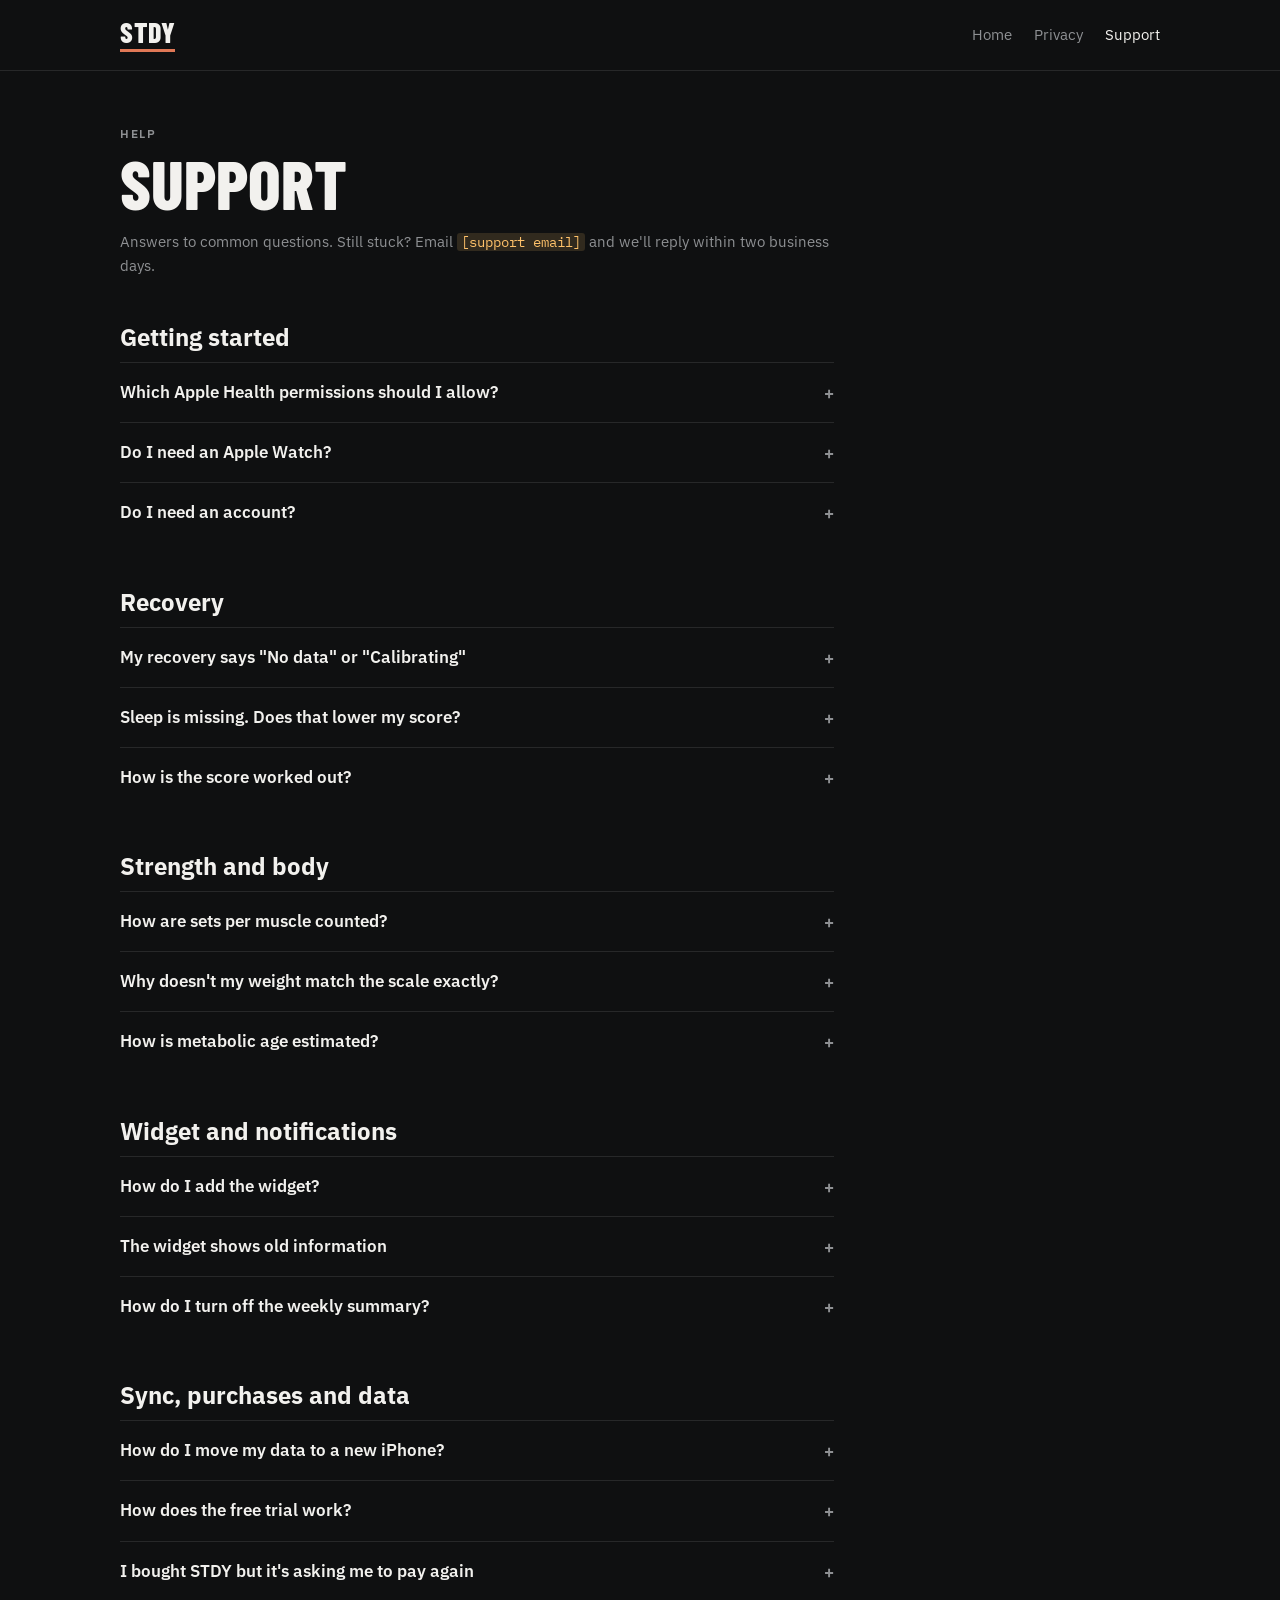
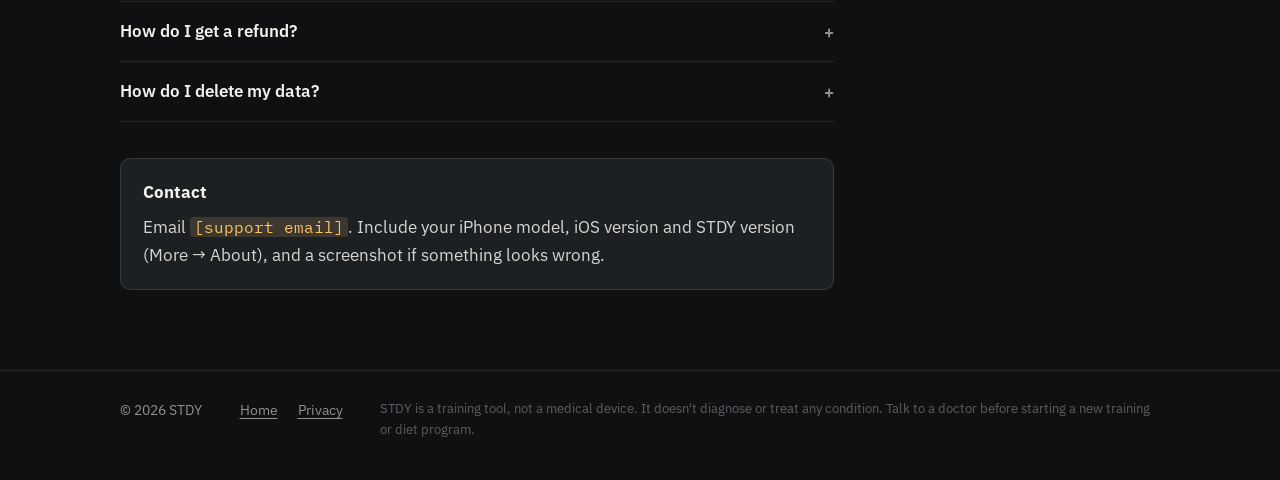
==== website/support.html @ 5057e9d3 "Add STDY marketing site, privacy policy and support pages Static HTML/CSS site: landing page with Ap" ====
<!doctype html>
<html lang="en">
<head>
  <meta charset="utf-8">
  <meta name="viewport" content="width=device-width, initial-scale=1, viewport-fit=cover">
  <title>STDY Support</title>
  <meta name="description" content="Help with STDY: Apple Health permissions, recovery data, the widget, iCloud sync, purchases and contact.">
  <meta name="theme-color" content="#0f1011">
  <link rel="preconnect" href="https://fonts.googleapis.com">
  <link rel="preconnect" href="https://fonts.gstatic.com" crossorigin>
  <link rel="stylesheet" href="https://fonts.googleapis.com/css2?family=Barlow+Condensed:wght@700;800&family=IBM+Plex+Mono:wght@400;500&family=IBM+Plex+Sans:wght@400;500;600;700&display=swap">
  <link rel="stylesheet" href="styles.css">
</head>
<body>

<header class="site-header">
  <div class="wrap">
    <a class="wordmark" href="index.html" aria-label="STDY home">STDY</a>
    <nav class="site-nav" aria-label="Main">
      <a href="index.html">Home</a>
      <a href="privacy.html">Privacy</a>
      <a href="support.html" aria-current="page">Support</a>
    </nav>
  </div>
</header>

<main class="doc">
  <div class="wrap">
    <article>
      <div class="label">Help</div>
      <h1>Support</h1>
      <p class="updated">Answers to common questions. Still stuck? Email <span class="placeholder">[support email]</span> and we'll reply within two business days.</p>

      <h2>Getting started</h2>
      <details>
        <summary>Which Apple Health permissions should I allow?</summary>
        <div>
          <p>For the recovery call, allow Sleep, Heart Rate Variability and Resting Heart Rate. For body tracking, allow Weight, Body Fat Percentage and Height. Date of birth and biological sex are only used for the metabolic age estimate.</p>
          <p>To change them later: Settings → Health → Data Access &amp; Devices → STDY.</p>
        </div>
      </details>
      <details>
        <summary>Do I need an Apple Watch?</summary>
        <div><p>For the recovery call, yes, or another device that writes sleep, HRV and resting heart rate to Apple Health. Without one you can still log workouts, follow your plan and track your body.</p></div>
      </details>
      <details>
        <summary>Do I need an account?</summary>
        <div><p>No. STDY has no sign-up. Your data syncs through your own iCloud.</p></div>
      </details>

      <h2>Recovery</h2>
      <details>
        <summary>My recovery says "No data" or "Calibrating"</summary>
        <div>
          <p>Recovery compares this morning's HRV and resting heart rate with your own 30-day average, so it needs a few nights of data first. It shows as calibrating until it has at least a week.</p>
          <p>If it says no data, wear your watch to bed, make sure Sleep tracking is on in the Health app, and check that STDY has permission to read Sleep, HRV and Resting Heart Rate.</p>
        </div>
      </details>
      <details>
        <summary>Sleep is missing. Does that lower my score?</summary>
        <div><p>No. A missing reading is left out and the other two are re-weighted. Days without data are never counted as zero.</p></div>
      </details>
      <details>
        <summary>How is the score worked out?</summary>
        <div><p>Sleep counts for 40%, HRV for 35% and resting heart rate for 25%. The total puts you in one of four states: Ready to Crush (85–100), Good to Go (65–84), Manage It (40–64) or Recover (0–39).</p></div>
      </details>

      <h2>Strength and body</h2>
      <details>
        <summary>How are sets per muscle counted?</summary>
        <div><p>Every working set counts fully toward the exercise's main muscle. Compound lifts also count half a set for the muscles that help: presses for triceps, rows and pull-ups for biceps, squats and lunges for glutes, deadlifts for back. If you have an active plan, the target is the sets your plan prescribes; otherwise it's a weekly minimum based on your experience level.</p></div>
      </details>
      <details>
        <summary>Why doesn't my weight match the scale exactly?</summary>
        <div><p>The big number is your latest reading. The trend and weekly rate are smoothed over 7 to 28 days so that water and food swings don't mislead you.</p></div>
      </details>
      <details>
        <summary>How is metabolic age estimated?</summary>
        <div><p>STDY compares the calories your lean mass burns at rest with what's typical for someone of your age, height and weight. It's an estimate for tracking change over time, not a medical measure.</p></div>
      </details>

      <h2>Widget and notifications</h2>
      <details>
        <summary>How do I add the widget?</summary>
        <div><p>Touch and hold an empty spot on your Home Screen, tap Edit → Add Widget, search for STDY, and pick the small or medium size. The widget updates whenever you open the app.</p></div>
      </details>
      <details>
        <summary>The widget shows old information</summary>
        <div><p>Open STDY once to refresh it. If it still looks out of date, remove the widget and add it again.</p></div>
      </details>
      <details>
        <summary>How do I turn off the weekly summary?</summary>
        <div><p>In STDY, go to More and switch off Weekly summary. You can also manage all notifications in Settings → Notifications → STDY.</p></div>
      </details>

      <h2>Sync, purchases and data</h2>
      <details>
        <summary>How do I move my data to a new iPhone?</summary>
        <div><p>Sign in to the same iCloud account on the new phone and install STDY. Your log, plan and photos sync automatically. Make sure iCloud is on for STDY in Settings → [your name] → iCloud.</p></div>
      </details>
      <details>
        <summary>How does the free trial work?</summary>
        <div><p>Every feature is free for 7 days. After that, a one-time purchase of $14.99 unlocks STDY for good. There's no subscription and nothing renews.</p></div>
      </details>
      <details>
        <summary>I bought STDY but it's asking me to pay again</summary>
        <div><p>Go to More → Restore Purchase, using the same Apple ID you bought with. Purchases are tied to your Apple ID, so they carry over to new devices.</p></div>
      </details>
      <details>
        <summary>How do I get a refund?</summary>
        <div><p>Refunds are handled by Apple. Request one at <a href="https://reportaproblem.apple.com" rel="noopener">reportaproblem.apple.com</a>.</p></div>
      </details>
      <details>
        <summary>How do I delete my data?</summary>
        <div><p>Delete the app to remove everything on your iPhone. To remove synced data, go to Settings → [your name] → iCloud → Manage Account Storage → STDY. See the <a href="privacy.html">privacy policy</a> for details.</p></div>
      </details>

      <div class="contact summary-box">
        <strong>Contact</strong>
        <p style="margin:8px 0 0">Email <span class="placeholder">[support email]</span>. Include your iPhone model, iOS version and STDY version (More → About), and a screenshot if something looks wrong.</p>
      </div>
    </article>
  </div>
</main>

<footer class="site-footer">
  <div class="wrap">
    <span>© 2026 STDY</span>
    <nav aria-label="Footer">
      <a href="index.html">Home</a>
      <a href="privacy.html">Privacy</a>
    </nav>
    <p class="disclaimer">STDY is a training tool, not a medical device. It doesn't diagnose or treat any condition. Talk to a doctor before starting a new training or diet program.</p>
  </div>
</footer>

</body>
</html>
---- website/styles.css ----
/* STDY site — one dark look, matching the app.
   Layout: a single 1080px column; sections stack, two-up grids collapse to one at phone width. */
:root {
  color-scheme: dark;
  --base: #0f1011;       /* page ground, same as the app */
  --panel: #1d2023;      /* cards */
  --raised: #292d31;     /* inner controls, bar tracks */
  --line: rgba(255, 255, 255, 0.10);
  --text: #f2f1ee;       /* warm white */
  --muted: #8e9093;
  --faint: #5c5f63;
  --teal: #5ba4a4;       /* Good to Go, primary actions */
  --amber: #ffc26a;      /* Manage It */
  --coral: #e07856;      /* Recover */
  --green: #7cc48a;      /* Ready to Crush */

  --display: "Barlow Condensed", "Arial Narrow", "Helvetica Neue", sans-serif;
  --body: "IBM Plex Sans", -apple-system, "Segoe UI", Roboto, sans-serif;
  --mono: "IBM Plex Mono", ui-monospace, "SF Mono", Menlo, monospace;

  --wrap: 1080px;
  --radius: 10px;
}

* { box-sizing: border-box; }
html { -webkit-text-size-adjust: 100%; }
body {
  margin: 0;
  background: var(--base);
  color: var(--text);
  font: 400 17px/1.6 var(--body);
}
img { max-width: 100%; }
a { color: var(--teal); text-underline-offset: 3px; }
a:focus-visible, .button:focus-visible { outline: 2px solid var(--teal); outline-offset: 3px; border-radius: 4px; }

.wrap {
  max-width: var(--wrap);
  margin: 0 auto;
  padding-left: max(20px, env(safe-area-inset-left, 0px));
  padding-right: max(20px, env(safe-area-inset-right, 0px));
}

/* Labels: small uppercase tracked, the app's own label style */
.label {
  font: 600 12px/1.2 var(--body);
  letter-spacing: 0.14em;
  text-transform: uppercase;
  color: var(--muted);
}
.num { font-family: var(--mono); font-variant-numeric: tabular-nums; }

/* ---------- Header ---------- */
.site-header { border-bottom: 1px solid var(--line); }
.site-header .wrap { display: flex; align-items: center; justify-content: space-between; gap: 16px; padding-block: 18px; }
.wordmark {
  font: 800 28px/1 var(--display);
  letter-spacing: 0.02em;
  color: var(--text);
  text-decoration: none;
  display: inline-flex;
  flex-direction: column;
  gap: 3px;
}
.wordmark::after { content: ""; height: 3px; width: 100%; background: var(--coral); }
.site-nav { display: flex; gap: 22px; flex-wrap: wrap; }
.site-nav a { color: var(--muted); text-decoration: none; font-size: 15px; }
.site-nav a:hover, .site-nav a[aria-current="page"] { color: var(--text); }

/* ---------- Buttons ---------- */
.button {
  display: inline-flex; align-items: center; gap: 10px;
  padding: 13px 20px;
  border-radius: 8px;
  font: 600 16px/1 var(--body);
  text-decoration: none;
  background: var(--text);
  color: var(--base);
}
.button svg { width: 20px; height: 20px; fill: currentColor; }
.button small { display: block; font-size: 11px; font-weight: 500; opacity: 0.7; margin-bottom: 3px; }
.button:hover { background: #fff; }

/* ---------- Hero ---------- */
.hero .wrap {
  display: grid;
  grid-template-columns: 1.05fr 1fr;
  gap: 56px;
  align-items: center;
  padding-block: 72px 80px;
}
.hero h1 {
  font: 800 clamp(52px, 8vw, 92px)/0.92 var(--display);
  text-transform: uppercase;
  letter-spacing: 0.005em;
  margin: 14px 0 22px;
  text-wrap: balance;
}
.hero h1 em { font-style: normal; color: var(--amber); }
.hero p.lede { font-size: 19px; color: #c9c9c6; max-width: 34em; margin: 0 0 30px; }
.cta-row { display: flex; flex-wrap: wrap; align-items: center; gap: 18px; }
.price-note { color: var(--muted); font-size: 15px; }
.price-note strong { color: var(--text); font-weight: 600; }

/* Recovery card mock (mirrors the app's Today screen) */
.today-card {
  background: var(--panel);
  border: 1px solid var(--line);
  border-radius: 14px;
  overflow: hidden;
  min-width: 0;
}
.today-card .recovery { display: grid; grid-template-columns: 4px 1fr; }
.today-card .recovery::before { content: ""; background: var(--amber); }
.today-card .recovery-body { padding: 22px 22px 20px; }
.state {
  font: 800 54px/0.95 var(--display);
  text-transform: uppercase;
  color: var(--amber);
  margin: 8px 0 10px;
}
.today-card .call { margin: 0 0 18px; color: var(--text); }
.signals { display: grid; grid-template-columns: repeat(3, 1fr); }
.signal { padding-right: 12px; min-width: 0; }
.signal + .signal { border-left: 1px solid var(--line); padding-left: 12px; }
.signal .value { font: 500 20px/1.2 var(--mono); font-variant-numeric: tabular-nums; margin: 6px 0 2px; }
.signal .delta { font-size: 13px; color: var(--muted); }
.signal .bar { display: grid; grid-template-columns: repeat(4, 1fr); gap: 3px; margin-top: 10px; }
.signal .bar i { height: 3px; background: var(--raised); }
.signal .bar i.on-coral { background: var(--coral); }
.signal .bar i.on-amber { background: var(--amber); }
.signal .bar i.on-teal { background: var(--teal); }
.today-card .workout { border-top: 1px solid var(--line); padding: 18px 22px 8px; }
.workout h3 { font: 600 20px/1.2 var(--body); margin: 6px 0 10px; }
.workout ol { list-style: none; margin: 0; padding: 0; }
.workout li { display: grid; grid-template-columns: 30px 1fr auto; gap: 8px; padding: 10px 0; border-top: 1px solid var(--line); font-size: 15px; }
.workout li span:first-child { color: var(--faint); font-family: var(--mono); font-size: 13px; padding-top: 2px; }
.workout li span:last-child { color: var(--muted); font-family: var(--mono); font-variant-numeric: tabular-nums; }

/* ---------- Sections ---------- */
section.block { border-top: 1px solid var(--line); }
section.block .wrap { padding-block: 80px; }
.section-head { max-width: 40em; margin-bottom: 40px; }
.section-head h2 {
  font: 800 clamp(38px, 5vw, 56px)/0.98 var(--display);
  text-transform: uppercase;
  margin: 10px 0 16px;
  text-wrap: balance;
}
.section-head p { color: #c9c9c6; margin: 0; }

/* Four recovery states */
.states { display: grid; grid-template-columns: repeat(4, 1fr); gap: 12px; }
.state-card { background: var(--panel); border: 1px solid var(--line); border-radius: var(--radius); padding: 18px; min-width: 0; }
.state-card .range { font-family: var(--mono); font-size: 13px; color: var(--muted); }
.state-card h3 { font: 800 30px/1 var(--display); text-transform: uppercase; margin: 10px 0 10px; }
.state-card p { margin: 0; font-size: 15px; color: #c9c9c6; }
.state-card.ready h3 { color: var(--green); }
.state-card.good h3 { color: var(--teal); }
.state-card.manage h3 { color: var(--amber); }
.state-card.recover h3 { color: var(--coral); }
.weights { margin-top: 22px; color: var(--muted); font-size: 15px; }

/* Two-up feature layout */
.two-up { display: grid; grid-template-columns: 1fr 1fr; gap: 48px; align-items: start; }
.two-up > * { min-width: 0; }
.points { list-style: none; padding: 0; margin: 0; display: grid; gap: 18px; }
.points li { padding-left: 18px; border-left: 2px solid var(--raised); }
.points strong { display: block; font-weight: 600; margin-bottom: 2px; }
.points span { color: #c9c9c6; font-size: 16px; }

/* Sets-per-muscle panel */
.panel { background: var(--panel); border: 1px solid var(--line); border-radius: var(--radius); padding: 20px; }
.panel-title { font: 700 12px/1 var(--body); letter-spacing: 0.14em; text-transform: uppercase; color: var(--text); opacity: 0.88; margin-bottom: 16px; }
.muscle { display: grid; grid-template-columns: 96px 1fr 56px; gap: 12px; align-items: center; padding: 6px 0; font-size: 14px; }
.track { position: relative; height: 8px; background: var(--raised); border-radius: 2px; overflow: hidden; }
.track b { position: absolute; inset: 0 auto 0 0; background: var(--teal); }
.track b.under { background: var(--amber); }
.track i { position: absolute; top: 0; bottom: 0; width: 2px; background: rgba(242, 241, 238, 0.7); }
.muscle .count { font-family: var(--mono); font-variant-numeric: tabular-nums; text-align: right; }
.muscle .count small { color: var(--faint); }
.panel .foot { color: var(--faint); font-size: 13px; margin-top: 14px; }

/* Body stats */
.stats { display: grid; grid-template-columns: repeat(3, 1fr); }
.stat { padding-right: 14px; min-width: 0; }
.stat + .stat { border-left: 1px solid var(--line); padding-left: 14px; }
.stat .value { font: 500 28px/1.1 var(--mono); font-variant-numeric: tabular-nums; margin: 8px 0 4px; }
.stat .value small { font: 400 14px var(--body); color: var(--muted); }
.stat .note { font-size: 13px; color: var(--muted); }
.stat .note.good { color: var(--teal); }
.goal-line { border-top: 1px solid var(--line); margin-top: 18px; padding-top: 14px; display: flex; justify-content: space-between; gap: 12px; flex-wrap: wrap; font-size: 14px; }
.goal-line .num { color: var(--text); }

/* Privacy promises */
.promises { display: grid; grid-template-columns: repeat(4, 1fr); gap: 12px; }
.promise { border-top: 2px solid var(--teal); padding-top: 14px; }
.promise strong { display: block; font-size: 17px; margin-bottom: 4px; }
.promise span { color: #c9c9c6; font-size: 15px; }

/* Pricing */
.pricing .wrap { display: grid; grid-template-columns: 1.2fr 1fr; gap: 48px; align-items: center; }
.price {
  font: 800 clamp(72px, 11vw, 128px)/0.9 var(--display);
  margin: 8px 0 6px;
}
.price sup { font-size: 0.4em; vertical-align: top; position: relative; top: 0.25em; margin-right: 2px; }
.price-sub { color: #c9c9c6; margin: 0 0 26px; font-size: 18px; }
.compare { width: 100%; border-collapse: collapse; font-size: 15px; }
.compare caption { text-align: left; margin-bottom: 10px; }
.compare th, .compare td { text-align: left; padding: 10px 0; border-top: 1px solid var(--line); }
.compare td { text-align: right; font-family: var(--mono); font-variant-numeric: tabular-nums; color: var(--muted); }
.compare tr.us th, .compare tr.us td { color: var(--text); }
.table-scroll { overflow-x: auto; }

/* ---------- Text pages (privacy, support) ---------- */
.doc .wrap { padding-block: 56px 80px; }
.doc article { max-width: 42em; }
.doc h1 { font: 800 clamp(44px, 7vw, 68px)/0.95 var(--display); text-transform: uppercase; margin: 10px 0 14px; }
.doc .updated { color: var(--muted); font-size: 15px; margin: 0 0 36px; }
.doc h2 { font: 700 24px/1.25 var(--body); margin: 44px 0 10px; }
.doc h3 { font: 600 18px/1.3 var(--body); margin: 28px 0 6px; }
.doc p, .doc li { color: #d6d5d2; }
.doc ul { padding-left: 1.2em; }
.doc li + li { margin-top: 6px; }
.summary-box { background: var(--panel); border: 1px solid var(--line); border-radius: var(--radius); padding: 20px 22px; }
.summary-box ul { margin: 8px 0 0; }
.data-table { width: 100%; border-collapse: collapse; font-size: 15px; min-width: 520px; }
.data-table th, .data-table td { text-align: left; padding: 10px 12px 10px 0; border-top: 1px solid var(--line); vertical-align: top; }
.data-table th { color: var(--muted); font-weight: 600; font-size: 13px; letter-spacing: 0.06em; text-transform: uppercase; }
.placeholder { background: rgba(255, 194, 106, 0.14); color: var(--amber); padding: 0 4px; border-radius: 3px; font-family: var(--mono); font-size: 0.92em; }
details { border-top: 1px solid var(--line); padding: 16px 0; }
details:last-of-type { border-bottom: 1px solid var(--line); }
summary { cursor: pointer; font-weight: 600; list-style: none; display: flex; justify-content: space-between; gap: 16px; }
summary::-webkit-details-marker { display: none; }
summary::after { content: "+"; color: var(--muted); font-family: var(--mono); }
details[open] summary::after { content: "−"; }
details > div { padding-top: 8px; }
details p { margin: 8px 0 0; }
.contact { margin-top: 36px; }

/* ---------- Footer ---------- */
.site-footer { border-top: 1px solid var(--line); color: var(--muted); font-size: 14px; }
.site-footer .wrap { display: flex; flex-wrap: wrap; justify-content: space-between; gap: 16px; padding-block: 28px 40px; }
.site-footer nav { display: flex; gap: 20px; flex-wrap: wrap; }
.site-footer a { color: var(--muted); }
.disclaimer { flex-basis: 100%; color: var(--faint); font-size: 13px; margin: 0; max-width: 60em; }

/* ---------- Responsive ---------- */
@media (max-width: 900px) {
  .hero .wrap, .two-up, .pricing .wrap { grid-template-columns: 1fr; gap: 40px; }
  .states, .promises { grid-template-columns: 1fr 1fr; }
}
@media (max-width: 520px) {
  body { font-size: 16px; }
  .hero .wrap { padding-block: 44px 56px; }
  section.block .wrap { padding-block: 56px; }
  .states, .promises { grid-template-columns: 1fr; }
  .state { font-size: 44px; }
  .signal .value { font-size: 17px; }
  .stat .value { font-size: 22px; }
  .muscle { grid-template-columns: 84px 1fr 48px; }
  .site-nav { gap: 14px; }
  .site-nav a[href^="#"]:not([href="#pricing"]) { display: none; }
}
@media (prefers-reduced-motion: reduce) {
  * { scroll-behavior: auto !important; transition: none !important; }
}
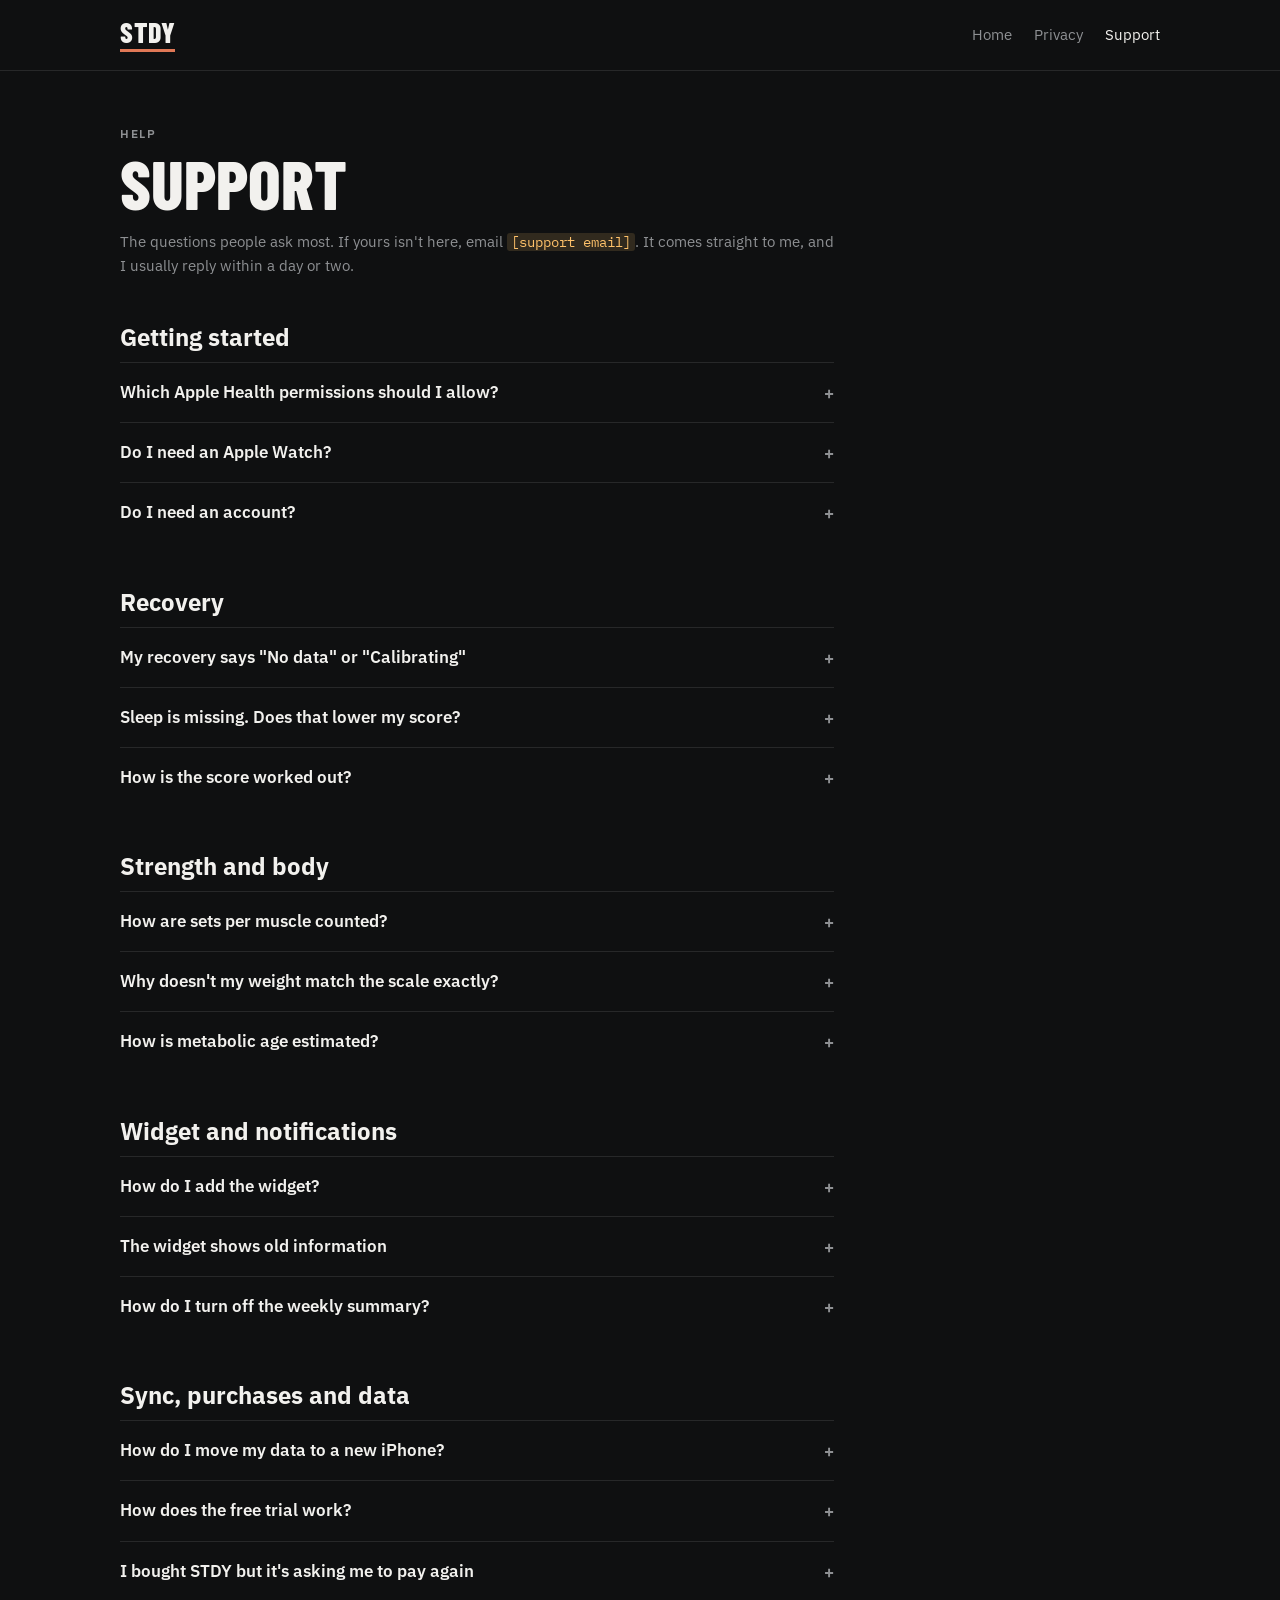
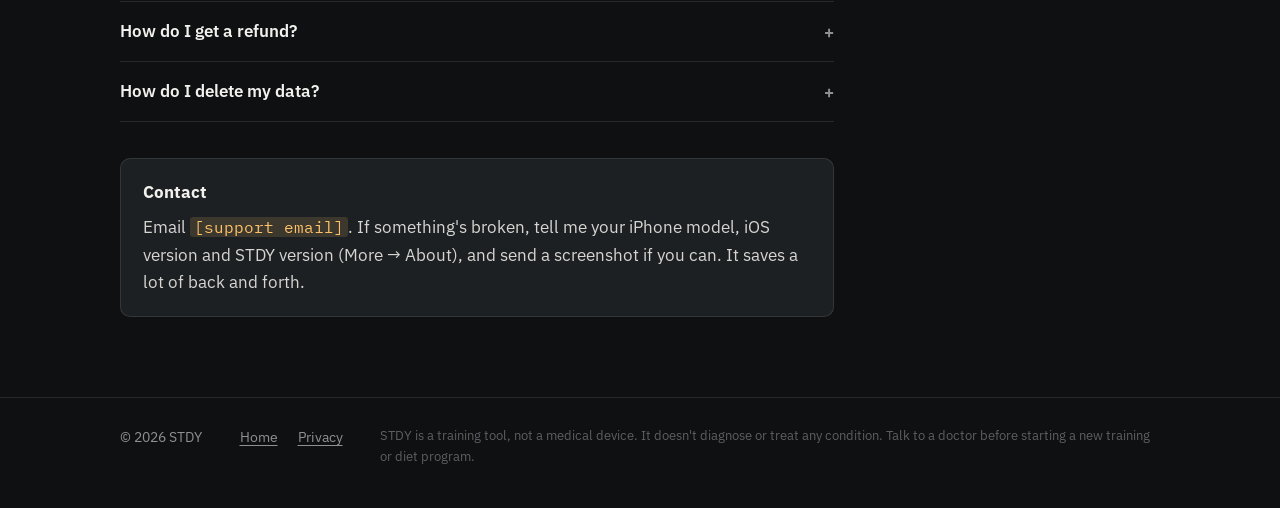
==== commit 78460a37: "Rewrite site copy in a plainer first-person voice, add screenshot slots Co-Authored-By: Claude Opus " ====
--- a/website/support.html
+++ b/website/support.html
@@ -29,7 +29,7 @@
     <article>
       <div class="label">Help</div>
       <h1>Support</h1>
-      <p class="updated">Answers to common questions. Still stuck? Email <span class="placeholder">[support email]</span> and we'll reply within two business days.</p>
+      <p class="updated">The questions people ask most. If yours isn't here, email <span class="placeholder">[support email]</span>. It comes straight to me, and I usually reply within a day or two.</p>
 
       <h2>Getting started</h2>
       <details>
@@ -117,7 +117,7 @@
 
       <div class="contact summary-box">
         <strong>Contact</strong>
-        <p style="margin:8px 0 0">Email <span class="placeholder">[support email]</span>. Include your iPhone model, iOS version and STDY version (More → About), and a screenshot if something looks wrong.</p>
+        <p style="margin:8px 0 0">Email <span class="placeholder">[support email]</span>. If something's broken, tell me your iPhone model, iOS version and STDY version (More → About), and send a screenshot if you can. It saves a lot of back and forth.</p>
       </div>
     </article>
   </div>
--- a/website/styles.css
+++ b/website/styles.css
@@ -191,6 +191,15 @@
 .stat .note.good { color: var(--teal); }
 .goal-line { border-top: 1px solid var(--line); margin-top: 18px; padding-top: 14px; display: flex; justify-content: space-between; gap: 12px; flex-wrap: wrap; font-size: 14px; }
 .goal-line .num { color: var(--text); }
+
+/* Screenshots */
+.shots-block .wrap { padding-block: 48px; }
+.shots { display: grid; grid-template-columns: repeat(4, minmax(0, 1fr)); gap: 20px; }
+.shot { margin: 0; }
+.shot img, .shot-slot { width: 100%; aspect-ratio: 9 / 19.5; border-radius: 22px; border: 1px solid rgba(255,255,255,.10); background: var(--panel); display: block; object-fit: cover; }
+.shot-slot { display: grid; place-items: center; color: var(--muted); font-family: "IBM Plex Mono", ui-monospace, monospace; font-size: 13px; border-style: dashed; }
+.shot figcaption { margin-top: 10px; color: var(--muted); font-size: 14px; }
+.maker .section-head { margin-bottom: 0; }
 
 /* Privacy promises */
 .promises { display: grid; grid-template-columns: repeat(4, 1fr); gap: 12px; }
@@ -250,6 +259,7 @@
 @media (max-width: 900px) {
   .hero .wrap, .two-up, .pricing .wrap { grid-template-columns: 1fr; gap: 40px; }
   .states, .promises { grid-template-columns: 1fr 1fr; }
+  .shots { grid-template-columns: repeat(2, minmax(0, 1fr)); }
 }
 @media (max-width: 520px) {
   body { font-size: 16px; }
